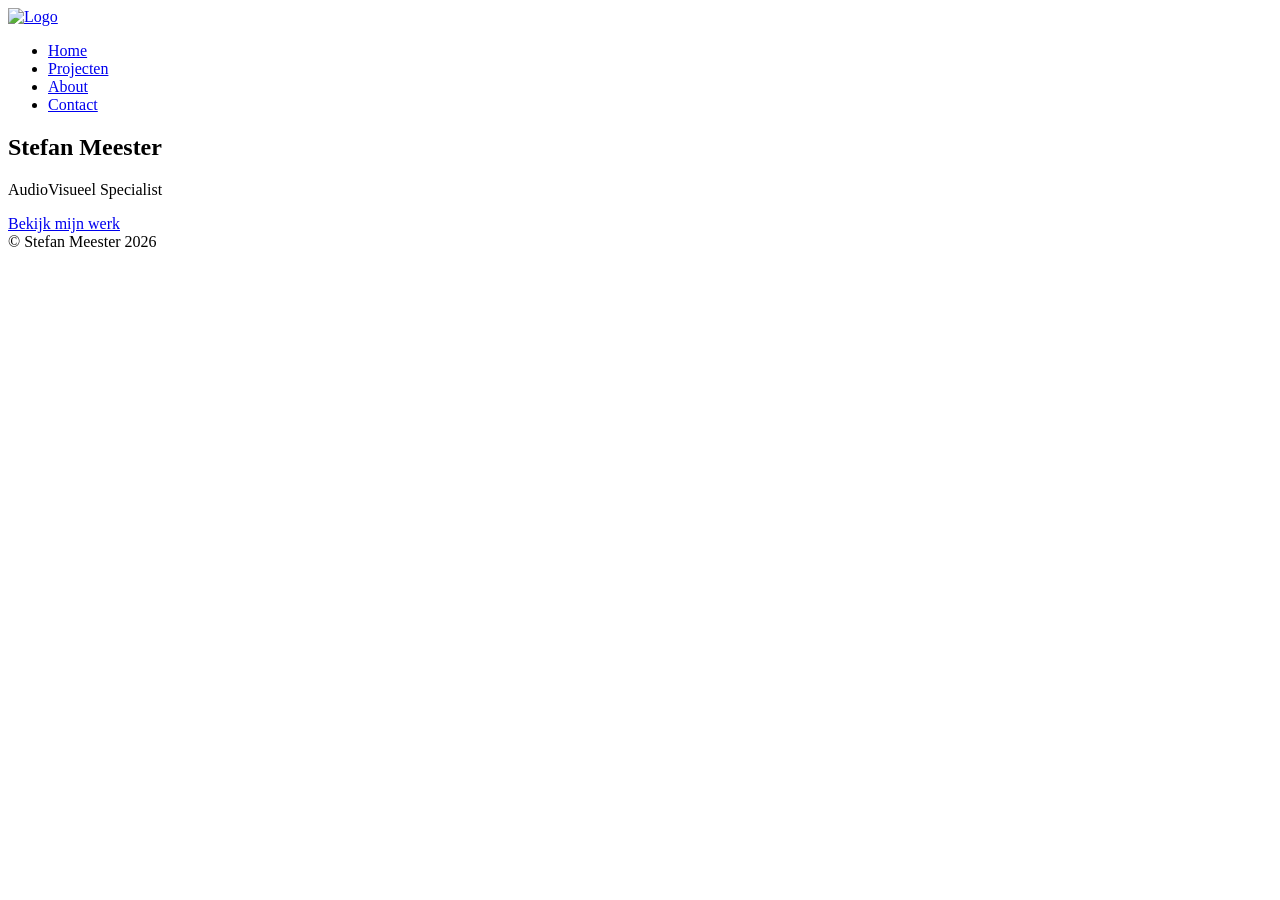
==== index.html @ 175a8832 "Rename Index.html to index.html" ====
<!DOCTYPE html>
<html lang="nl">
  <head>
    <meta charset="UTF-8">
    <meta name="viewport" content="width=device-width, initial-scale=1.0">
    <title>Stefan Meester | AV Specialist</title>
    <link rel="stylesheet"href="assets/css/style.css">
  </head>
<body>
  
<header class="navbar">
<div class="logo">
<a href="index.html"><img src="assets/images/logo/logozwart.png" alt="Logo"></a>
<width "15px"/>
</div>

<nav>
<ul>
<li><a href="index.html" data-i18n="nav_home">Home</a></li>
<li><a href="Projecten/Projecten.html" data-i18n="nav_Projecten">Projecten</a></li>
<li><a href="overig/about.html" data-i18n="nav_about">About</a></li>
<li><a href="overig/contact.html" data-i18n="nav_contact">Contact</a></li>

  </ul>
</nav>
</header>
  
  <section class="hero">
  <div class="hero-content">

    <div class="hero-text">
      <h1 data-i18n="hero_title">Stefan Meester</h1>
      <p data-i18n="hero_subtitle">AudioVisueel Specialist</p>
      <a href="portfolio.html" class="btn" data-i18n="hero_button">
        Bekijk mijn werk
      </a>
    </div>

    </section>

<footer>
&copy; Stefan Meester 2026
</footer>
  
</body>
</html>
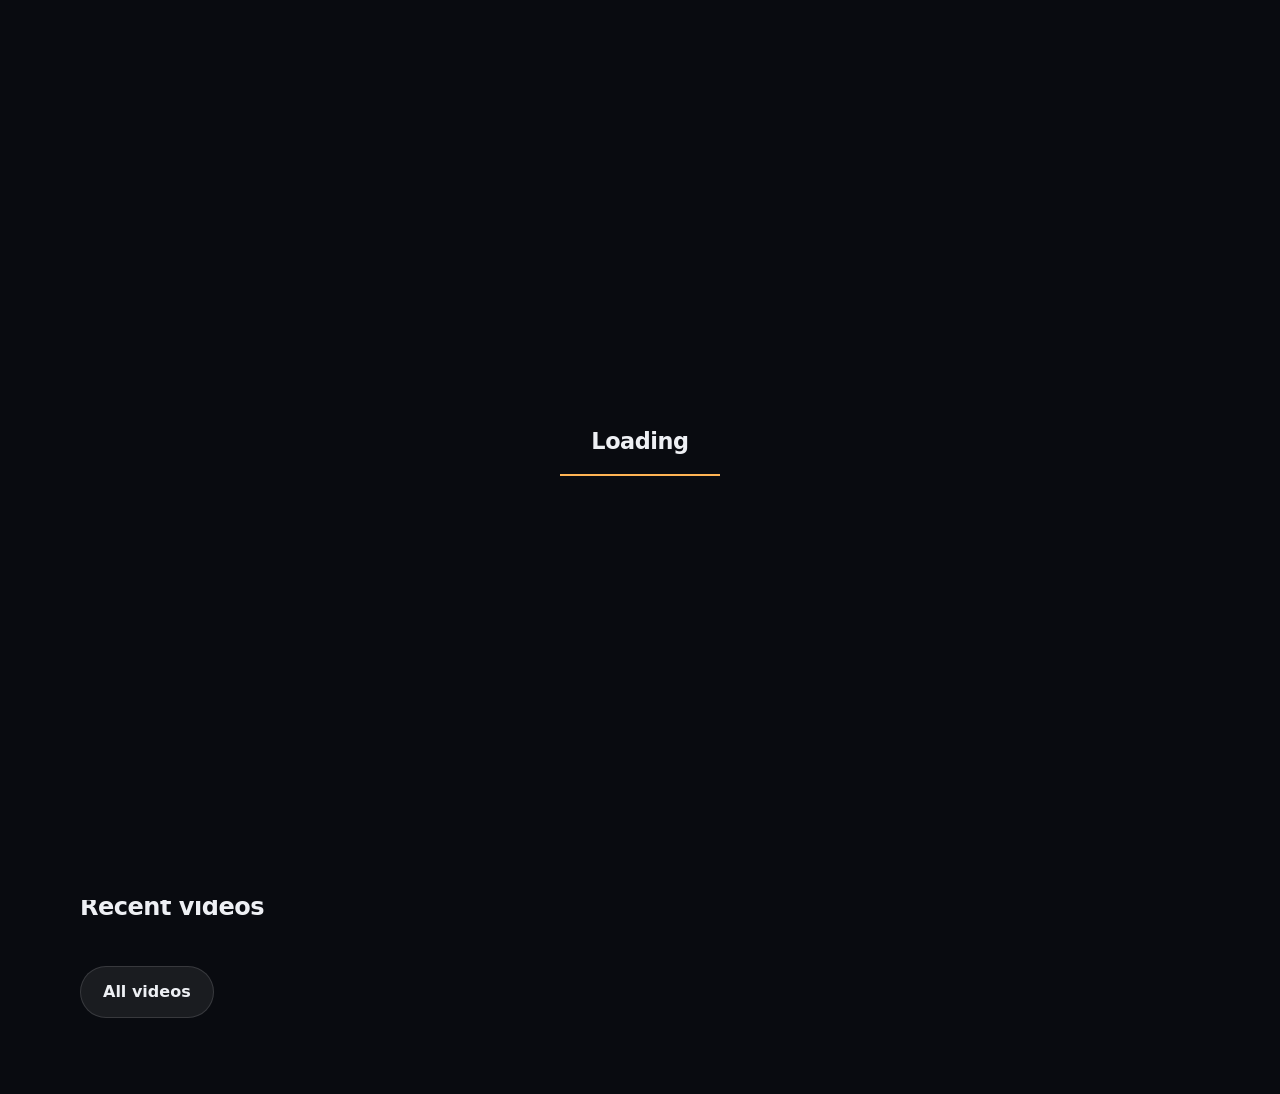
==== commit 7d04a37a: "Add files via upload" ====
--- a/index.html
+++ b/index.html
@@ -1,46 +1,12 @@
-<!DOCTYPE html>
-<html lang="nl">
-  <head>
-    <meta charset="UTF-8">
-    <meta name="viewport" content="width=device-width, initial-scale=1.0">
-    <title>Stefan Meester | AV Specialist</title>
-    <link rel="stylesheet"href="assets/css/style.css">
-  </head>
-<body>
-  
-<header class="navbar">
-<div class="logo">
-<a href="index.html"><img src="assets/images/logo/logozwart.png" alt="Logo"></a>
-<width "15px"/>
-</div>
-
-<nav>
-<ul>
-<li><a href="index.html" data-i18n="nav_home">Home</a></li>
-<li><a href="Projecten/Projecten.html" data-i18n="nav_Projecten">Projecten</a></li>
-<li><a href="overig/about.html" data-i18n="nav_about">About</a></li>
-<li><a href="overig/contact.html" data-i18n="nav_contact">Contact</a></li>
-
-  </ul>
-</nav>
-</header>
-  
-  <section class="hero">
-  <div class="hero-content">
-
-    <div class="hero-text">
-      <h1 data-i18n="hero_title">Stefan Meester</h1>
-      <p data-i18n="hero_subtitle">AudioVisueel Specialist</p>
-      <a href="portfolio.html" class="btn" data-i18n="hero_button">
-        Bekijk mijn werk
-      </a>
-    </div>
-
-    </section>
-
-<footer>
-&copy; Stefan Meester 2026
-</footer>
-  
-</body>
-</html>
+<!doctype html>
+<html lang="en"><head><meta charset="utf-8"><meta name="viewport" content="width=device-width,initial-scale=1">
+<title>Your Name | Videographer</title><meta name="description" content="Portfolio of Your Name, videographer in training at Firda."><meta name="theme-color" content="#090b10">
+<meta property="og:title" content="Your Name | Videographer"><meta property="og:description" content="Portfolio of Your Name, videographer in training at Firda."><meta property="og:type" content="website">
+<link rel="icon" href="favicon.svg" type="image/svg+xml"><link rel="stylesheet" href="css/style.css">
+<script>try{sessionStorage.getItem('seen')&&document.documentElement.classList.add('seen')}catch(e){}</script>
+<noscript><style>#loader{display:none}</style></noscript></head>
+<body data-page="home"><div id="loader" role="status" aria-label="Loading"><span>Loading</span><b></b></div>
+<main id="main"><section class="hero"><h1 data-s="name">Your Name</h1><p class="lead"><span data-s="role"></span>. I film stories, people and places, and cut them into something worth watching.</p>
+<div class="row"><a class="btn" href="work.html">Watch my videos</a><a class="btn ghost" href="about.html">About me</a></div><span class="tc" id="tc" aria-hidden="true">00:00:00:00</span></section>
+<h2>Recent videos</h2><div class="grid" id="grid"></div><p style="margin-top:24px"><a class="btn ghost" href="work.html">All videos</a></p><noscript><p class="empty glass">This site needs JavaScript to show videos and photos. Please turn it on, or email me.</p></noscript></main>
+<script src="js/content.js"></script><script src="js/main.js"></script></body></html>
--- a/css/style.css
+++ b/css/style.css
@@ -0,0 +1,73 @@
+:root{--bg:#090b10;--ink:#eef0f4;--mute:#9aa3b2;--acc:#ffb454;--line:rgba(255,255,255,.13);--glass:rgba(255,255,255,.07);--r:20px;
+font-family:"Avenir Next","Segoe UI Variable Display","Segoe UI",ui-sans-serif,system-ui,sans-serif}
+*{box-sizing:border-box}html{scroll-behavior:smooth;color-scheme:dark}
+body{margin:0;background:var(--bg);color:var(--ink);line-height:1.6;min-height:100vh;display:flex;flex-direction:column;overflow-x:hidden}
+img{max-width:100%;display:block}a{color:inherit}
+:focus-visible{outline:3px solid var(--acc);outline-offset:3px;border-radius:6px}
+.skip{position:fixed;left:12px;top:-60px;z-index:99;background:var(--acc);color:#000;padding:10px 16px;border-radius:10px}.skip:focus{top:12px}
+.bg{position:fixed;inset:0;z-index:-1;overflow:hidden;background:var(--bg)}
+.bg i{position:absolute;width:55vmax;height:55vmax;border-radius:50%;filter:blur(110px);opacity:.45;animation:drift 32s ease-in-out infinite alternate}
+.bg i:nth-child(1){background:#ff9a2e;left:-20vmax;top:-18vmax}
+.bg i:nth-child(2){background:#2c5bff;right:-22vmax;top:25vh;animation-delay:-11s}
+.bg i:nth-child(3){background:#0fa3a3;left:20vw;bottom:-30vmax;animation-delay:-20s;opacity:.3}
+@keyframes drift{to{transform:translate(12vmax,8vmax) scale(1.15)}}
+.glass{background:var(--glass);border:1px solid var(--line);backdrop-filter:blur(18px) saturate(160%);-webkit-backdrop-filter:blur(18px) saturate(160%);box-shadow:inset 0 1px 0 rgba(255,255,255,.25),0 12px 34px rgba(0,0,0,.35)}
+@supports not (backdrop-filter:blur(1px)){.glass{background:rgba(26,30,40,.94)}}
+.nav{position:fixed;z-index:50;top:14px;left:50%;transform:translateX(-50%);display:flex;align-items:center;gap:6px;padding:6px 8px 6px 18px;border-radius:999px;max-width:calc(100vw - 20px)}
+.brand{font-weight:800;text-decoration:none;letter-spacing:-.02em;margin-right:8px;white-space:nowrap}
+.nav nav{display:flex;gap:2px}
+.nav nav a{text-decoration:none;padding:8px 14px;border-radius:999px;font-size:.92rem;color:var(--mute);transition:background .2s,color .2s}
+.nav nav a:hover{color:var(--ink);background:rgba(255,255,255,.08)}
+.nav nav a[aria-current]{color:#000;background:var(--acc)}
+@media(max-width:620px){.brand{display:none}.nav{padding:6px}.nav nav a{padding:8px 11px;font-size:.85rem}}
+main{flex:1;width:min(1120px,100% - 40px);margin:0 auto;padding:120px 0 60px}
+h1{font-size:clamp(2.4rem,7vw,4.6rem);line-height:1;letter-spacing:-.045em;font-weight:800;margin:0 0 18px}
+h2{font-size:1.5rem;letter-spacing:-.02em;margin:48px 0 16px}
+.lead{font-size:1.15rem;color:var(--mute);max-width:60ch;margin:0 0 36px}
+p,li{max-width:68ch}
+.btn{display:inline-block;border:0;cursor:pointer;font:inherit;font-weight:700;text-decoration:none;padding:12px 22px;border-radius:999px;background:var(--acc);color:#000;transition:transform .2s}
+.btn:hover{transform:translateY(-2px)}.btn.ghost{background:var(--glass);color:var(--ink);border:1px solid var(--line)}
+.row{display:flex;flex-wrap:wrap;gap:12px}
+/* hero: letterbox frame + running timecode */
+.hero{min-height:calc(100vh - 180px);display:flex;flex-direction:column;justify-content:center;border-block:2px solid var(--line);padding:40px 0;position:relative}
+.hero h1{font-size:clamp(3rem,13vw,9rem);margin-bottom:10px}
+.hero .lead{margin-bottom:28px}
+.tc{position:absolute;right:0;bottom:12px;font:600 .85rem ui-monospace,Menlo,monospace;color:var(--acc);font-variant-numeric:tabular-nums}
+.hero>*{animation:rise .9s cubic-bezier(.2,.7,.2,1) both}.hero>*:nth-child(2){animation-delay:.12s}.hero>*:nth-child(3){animation-delay:.24s}
+@keyframes rise{from{opacity:0;transform:translateY(24px)}}
+/* cards and images */
+.grid{display:grid;gap:20px;grid-template-columns:repeat(auto-fill,minmax(min(100%,340px),1fr))}
+.grid.photos{grid-template-columns:repeat(auto-fill,minmax(min(100%,240px),1fr))}
+.card{border-radius:var(--r);overflow:hidden;transition:transform .25s}.card:hover{transform:translateY(-4px)}
+.card .info{padding:16px 18px 18px}.card h3{margin:0 0 2px;font-size:1.1rem}.card small{color:var(--mute)}.card p{margin:8px 0 10px;font-size:.95rem;color:#c9cfda}
+.card a.yt{color:var(--acc);font-size:.9rem}
+.ph{position:relative;display:block;width:100%;padding:0;border:0;cursor:pointer;aspect-ratio:16/9;overflow:hidden;background:linear-gradient(100deg,#141821 30%,#1e2431 50%,#141821 70%) 0 0/250% 100%;animation:sh 1.4s linear infinite;color:inherit;font:inherit}
+.photos .ph{aspect-ratio:4/5;border-radius:var(--r)}
+.ph.loaded,.ph.bad{animation:none}
+@keyframes sh{to{background-position:-150% 0}}
+.ph img{width:100%;height:100%;object-fit:cover;opacity:0;transition:opacity .5s,transform .5s}
+.ph img.loaded{opacity:1}.ph:hover img{transform:scale(1.04)}.ph.bad img{display:none}
+.ph .fb{position:absolute;inset:0;display:grid;place-content:center;gap:10px;text-align:center;font-size:.9rem;color:var(--mute);padding:16px}
+.ph .fb button{background:var(--glass);color:var(--ink);border:1px solid var(--line);border-radius:999px;padding:8px 16px;cursor:pointer;font:inherit}
+.play{position:absolute;inset:0;margin:auto;width:64px;height:64px;border-radius:50%;display:grid;place-items:center;background:rgba(0,0,0,.45);border:1px solid var(--line);backdrop-filter:blur(8px);transition:transform .2s,background .2s}
+.ph:hover .play{transform:scale(1.1);background:var(--acc)}.ph:hover .play path{fill:#000}
+.thumb iframe{position:absolute;inset:0;width:100%;height:100%;border:0}
+.empty{padding:40px;border-radius:var(--r);text-align:center;color:var(--mute)}
+dialog{border:0;background:transparent;color:var(--ink);padding:0;max-width:min(94vw,1100px);max-height:94vh;overflow:visible}
+dialog::backdrop{background:rgba(5,6,9,.88);backdrop-filter:blur(8px)}
+dialog img{max-height:78vh;margin:auto;border-radius:14px}dialog p{text-align:center;color:var(--mute)}
+dialog .row{justify-content:center}
+.two{display:grid;gap:36px;grid-template-columns:minmax(0,320px) 1fr;align-items:start}@media(max-width:760px){.two{grid-template-columns:1fr}}
+.two .ph{aspect-ratio:4/5;border-radius:var(--r);cursor:default}
+.panel{padding:24px 26px;border-radius:var(--r);margin-top:12px}.panel h3{margin:0 0 6px}.panel ul{margin:0;padding-left:1.1em}
+.toast{color:var(--acc);min-height:1.5em;margin-top:10px}
+footer{width:min(1120px,100% - 40px);margin:0 auto;padding:28px 0 36px;border-top:1px solid var(--line);color:var(--mute);font-size:.88rem}
+footer a{margin-right:14px}
+/* loader */
+#loader{position:fixed;inset:0;z-index:200;background:var(--bg);display:grid;place-content:center;gap:14px;text-align:center;transition:opacity .6s,visibility .6s}
+#loader.done{opacity:0;visibility:hidden}#loader span{font-weight:800;font-size:1.4rem;letter-spacing:-.02em}
+#loader b{display:block;height:2px;width:160px;background:var(--line);overflow:hidden;margin:auto}
+#loader b::after{content:"";display:block;height:100%;background:var(--acc);animation:ld 1.1s ease-in-out infinite}
+@keyframes ld{from{transform:translateX(-100%)}to{transform:translateX(100%)}}
+.seen #loader{display:none}
+@media(prefers-reduced-motion:reduce){*,*::before,*::after{animation:none!important;transition:none!important;scroll-behavior:auto!important}}
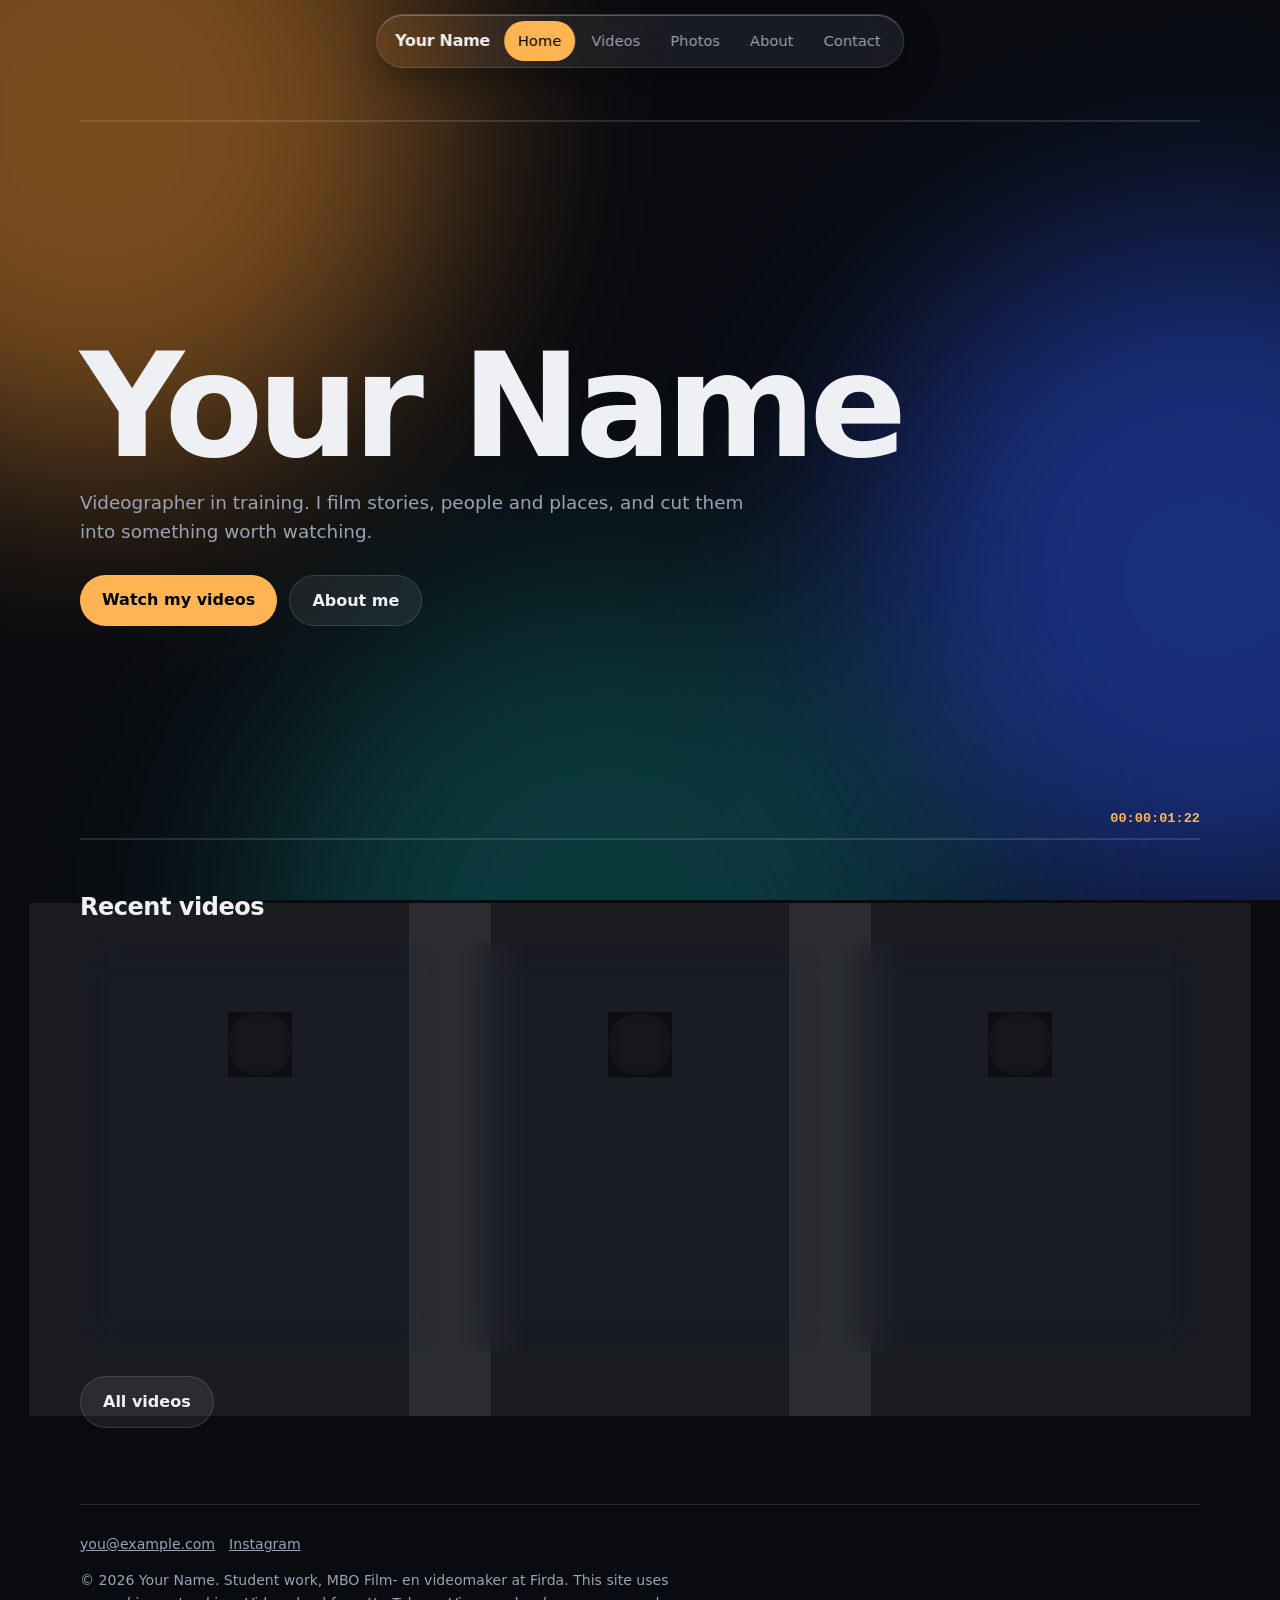
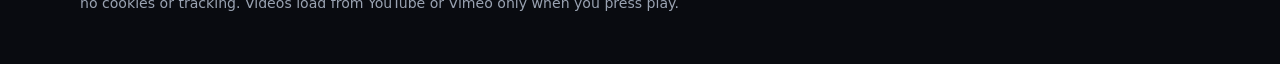
==== commit c70b5838: "Update name in index.html to Stefan Meester" ====
--- a/index.html
+++ b/index.html
@@ -1,12 +1,12 @@
 <!doctype html>
 <html lang="en"><head><meta charset="utf-8"><meta name="viewport" content="width=device-width,initial-scale=1">
-<title>Your Name | Videographer</title><meta name="description" content="Portfolio of Your Name, videographer in training at Firda."><meta name="theme-color" content="#090b10">
-<meta property="og:title" content="Your Name | Videographer"><meta property="og:description" content="Portfolio of Your Name, videographer in training at Firda."><meta property="og:type" content="website">
+<title>Stefan Meester | Videographer</title><meta name="description" content="Portfolio of Stefan Meester, videographer in training at Firda."><meta name="theme-color" content="#090b10">
+<meta property="og:title" content="Your Name | Videographer"><meta property="og:description" content="Portfolio of Stefan Meester, videographer in training at Firda."><meta property="og:type" content="website">
 <link rel="icon" href="favicon.svg" type="image/svg+xml"><link rel="stylesheet" href="css/style.css">
 <script>try{sessionStorage.getItem('seen')&&document.documentElement.classList.add('seen')}catch(e){}</script>
 <noscript><style>#loader{display:none}</style></noscript></head>
 <body data-page="home"><div id="loader" role="status" aria-label="Loading"><span>Loading</span><b></b></div>
-<main id="main"><section class="hero"><h1 data-s="name">Your Name</h1><p class="lead"><span data-s="role"></span>. I film stories, people and places, and cut them into something worth watching.</p>
+<main id="main"><section class="hero"><h1 data-s="name">Stefan Meester</h1><p class="lead"><span data-s="role"></span>. I film stories, people and places, and cut them into something worth watching.</p>
 <div class="row"><a class="btn" href="work.html">Watch my videos</a><a class="btn ghost" href="about.html">About me</a></div><span class="tc" id="tc" aria-hidden="true">00:00:00:00</span></section>
 <h2>Recent videos</h2><div class="grid" id="grid"></div><p style="margin-top:24px"><a class="btn ghost" href="work.html">All videos</a></p><noscript><p class="empty glass">This site needs JavaScript to show videos and photos. Please turn it on, or email me.</p></noscript></main>
-<script src="js/content.js"></script><script src="js/main.js"></script></body></html>+<script src="js/content.js"></script><script src="js/main.js"></script></body></html>
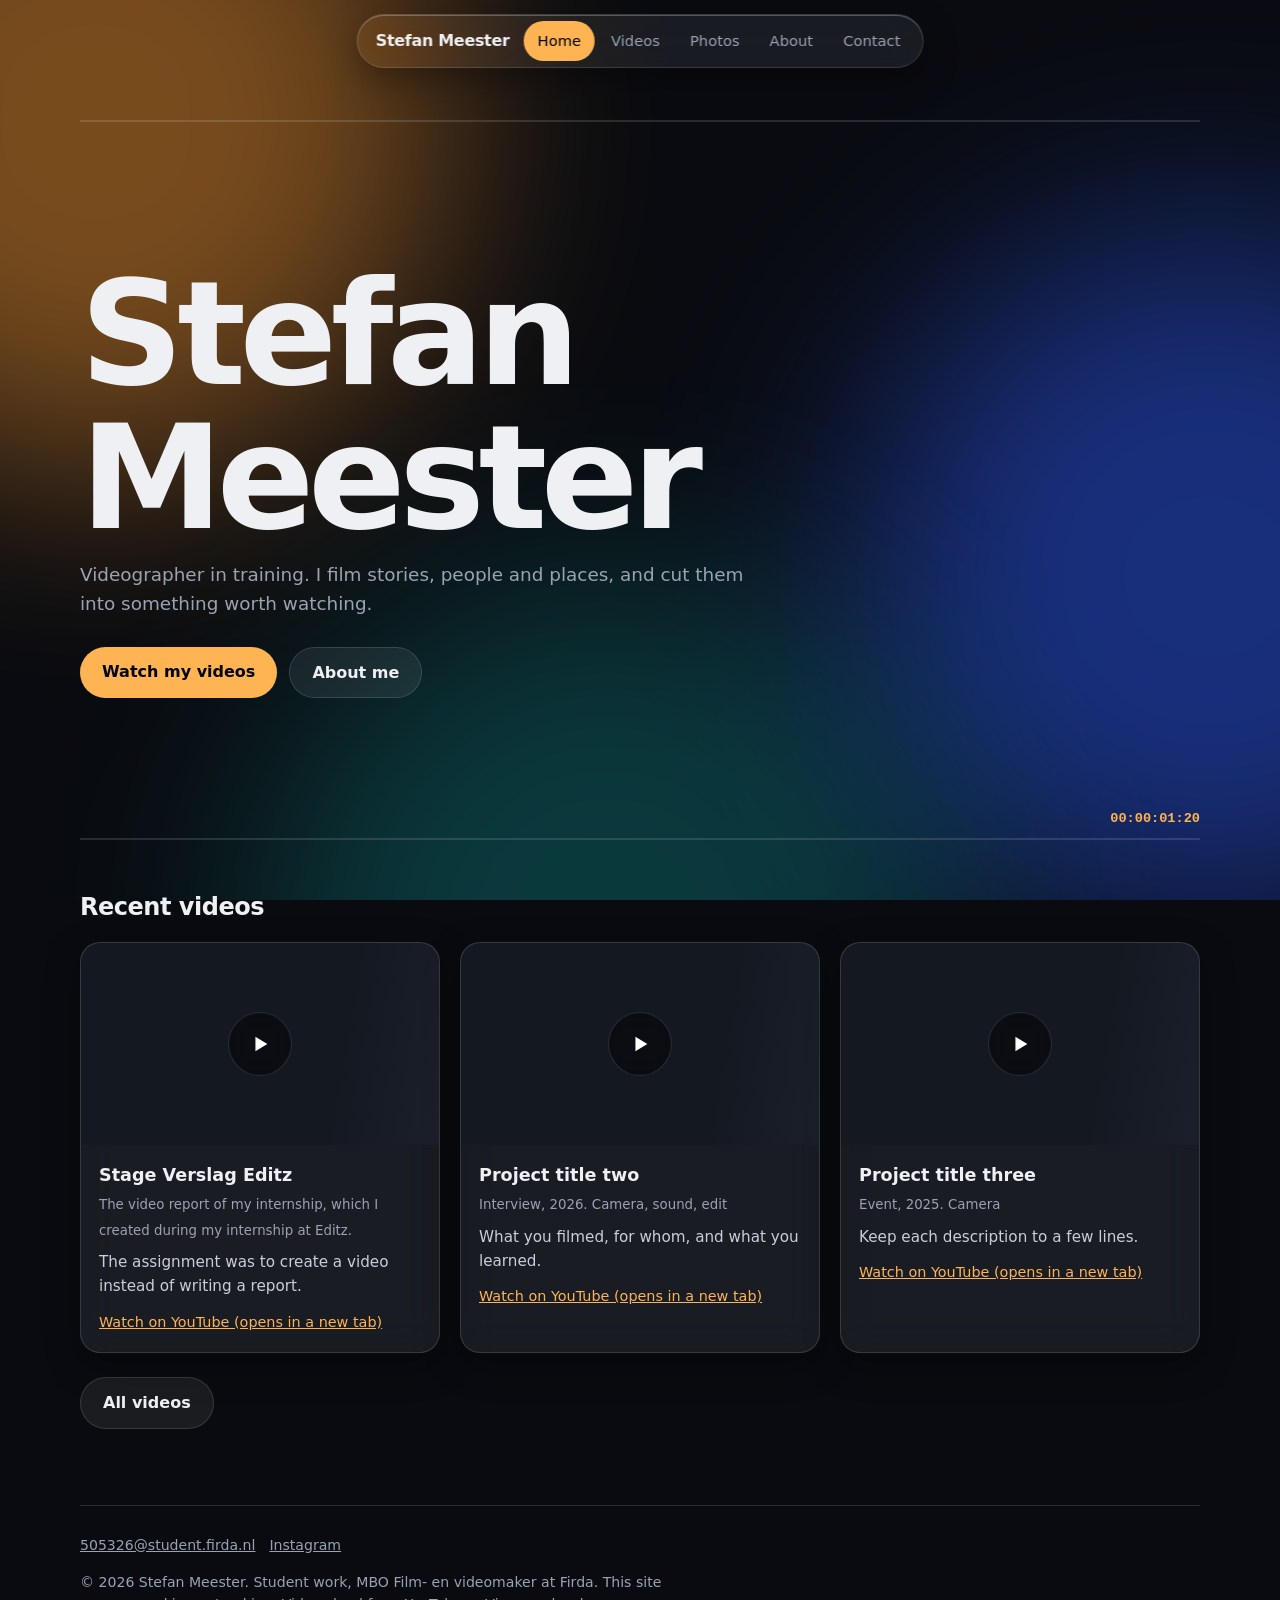
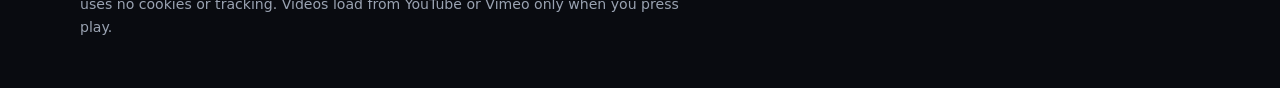
==== commit 217295ac: "Update Open Graph meta tags for Stefan Meester" ====
--- a/index.html
+++ b/index.html
@@ -1,7 +1,7 @@
 <!doctype html>
 <html lang="en"><head><meta charset="utf-8"><meta name="viewport" content="width=device-width,initial-scale=1">
 <title>Stefan Meester | Videographer</title><meta name="description" content="Portfolio of Stefan Meester, videographer in training at Firda."><meta name="theme-color" content="#090b10">
-<meta property="og:title" content="Your Name | Videographer"><meta property="og:description" content="Portfolio of Stefan Meester, videographer in training at Firda."><meta property="og:type" content="website">
+<meta property="og:title" content="Stefan Meester | Videographer"><meta property="og:description" content="Portfolio of Stefan Meester, videographer in training at Firda."><meta property="og:type" content="website">
 <link rel="icon" href="favicon.svg" type="image/svg+xml"><link rel="stylesheet" href="css/style.css">
 <script>try{sessionStorage.getItem('seen')&&document.documentElement.classList.add('seen')}catch(e){}</script>
 <noscript><style>#loader{display:none}</style></noscript></head>
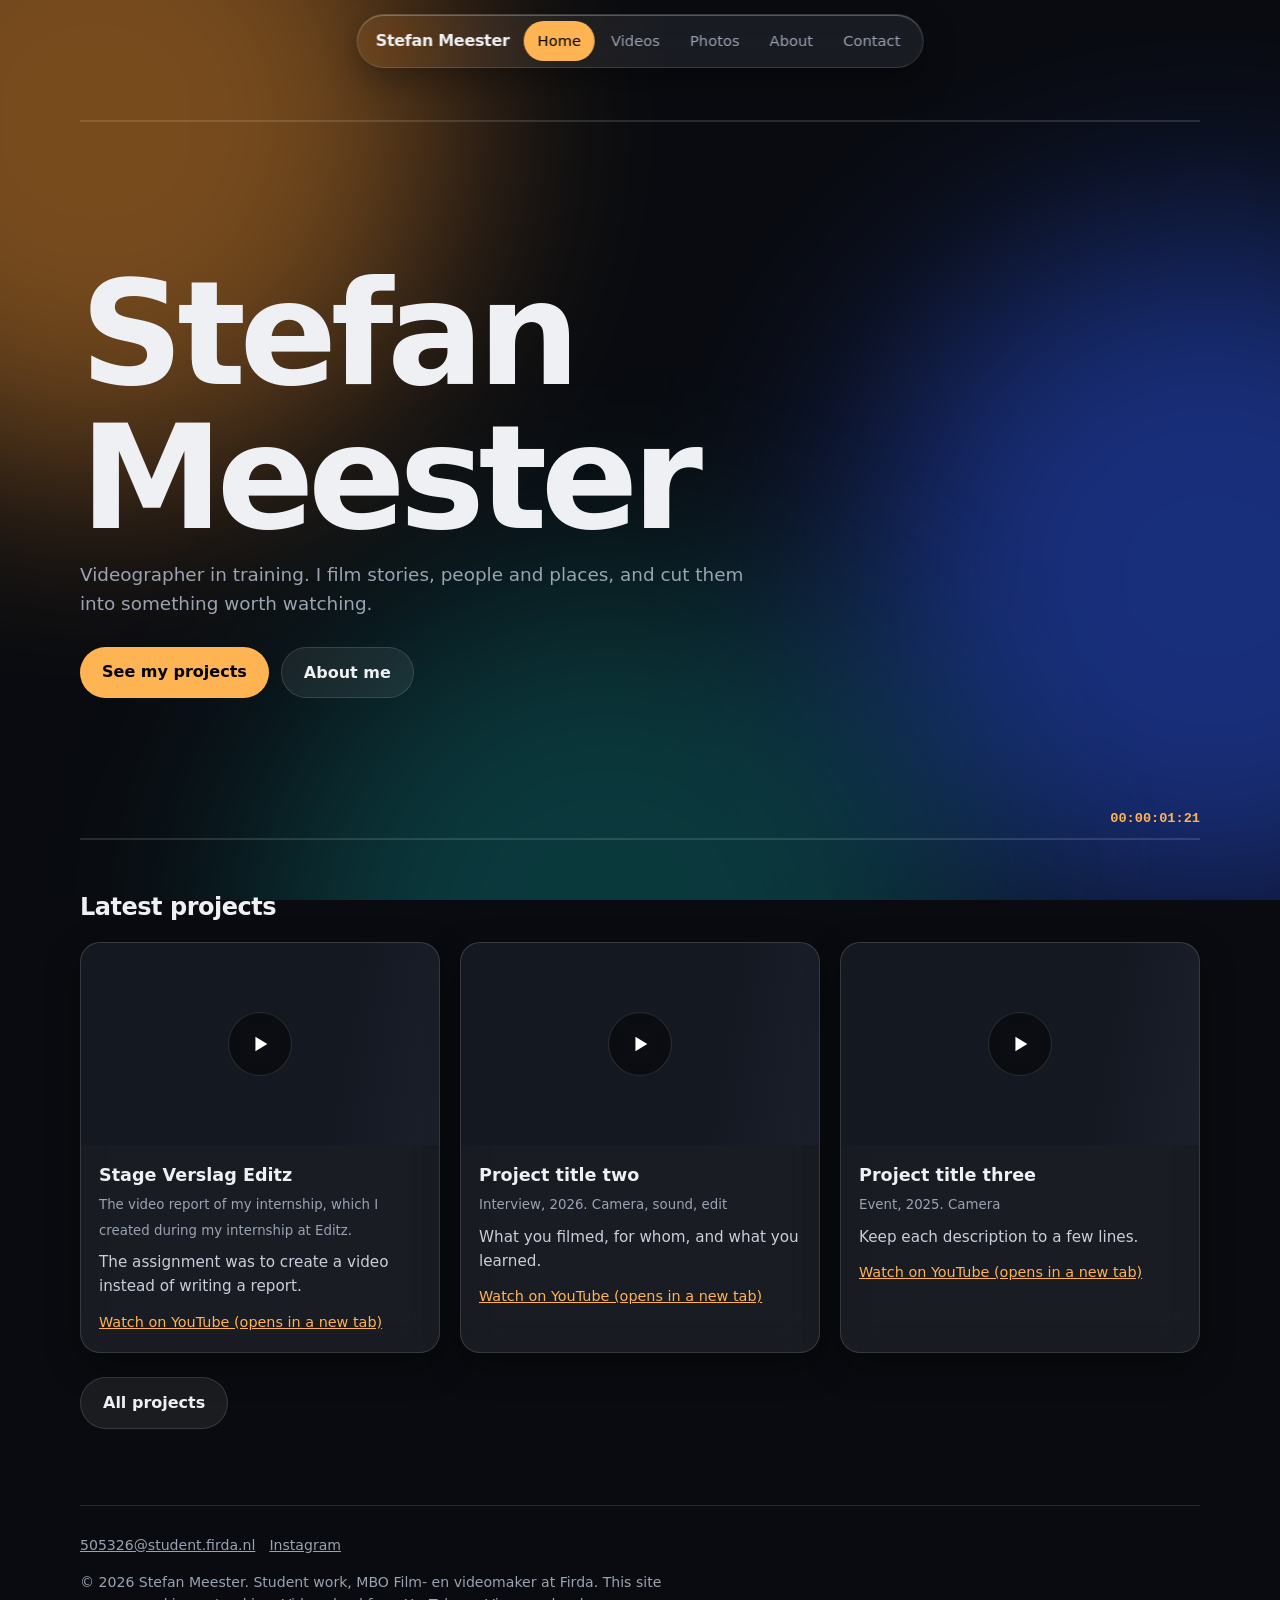
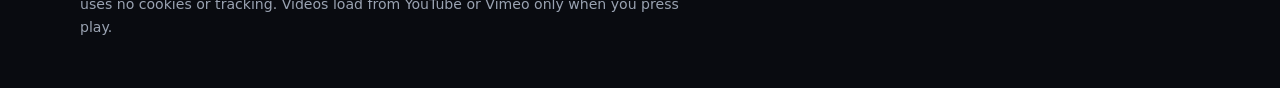
==== commit 8f79fc9b: "Add files via upload" ====
--- a/index.html
+++ b/index.html
@@ -7,6 +7,6 @@
 <noscript><style>#loader{display:none}</style></noscript></head>
 <body data-page="home"><div id="loader" role="status" aria-label="Loading"><span>Loading</span><b></b></div>
 <main id="main"><section class="hero"><h1 data-s="name">Stefan Meester</h1><p class="lead"><span data-s="role"></span>. I film stories, people and places, and cut them into something worth watching.</p>
-<div class="row"><a class="btn" href="work.html">Watch my videos</a><a class="btn ghost" href="about.html">About me</a></div><span class="tc" id="tc" aria-hidden="true">00:00:00:00</span></section>
-<h2>Recent videos</h2><div class="grid" id="grid"></div><p style="margin-top:24px"><a class="btn ghost" href="work.html">All videos</a></p><noscript><p class="empty glass">This site needs JavaScript to show videos and photos. Please turn it on, or email me.</p></noscript></main>
-<script src="js/content.js"></script><script src="js/main.js"></script></body></html>
+<div class="row"><a class="btn" href="projects.html">See my projects</a><a class="btn ghost" href="about.html">About me</a></div><span class="tc" id="tc" aria-hidden="true">00:00:00:00</span></section>
+<h2>Latest projects</h2><div class="grid" id="grid"></div><p style="margin-top:24px"><a class="btn ghost" href="projects.html">All projects</a></p><noscript><p class="empty glass">This site needs JavaScript to show videos and photos. Please turn it on, or email me.</p></noscript></main>
+<script src="js/content.js"></script><script src="js/main.js"></script></body></html>
